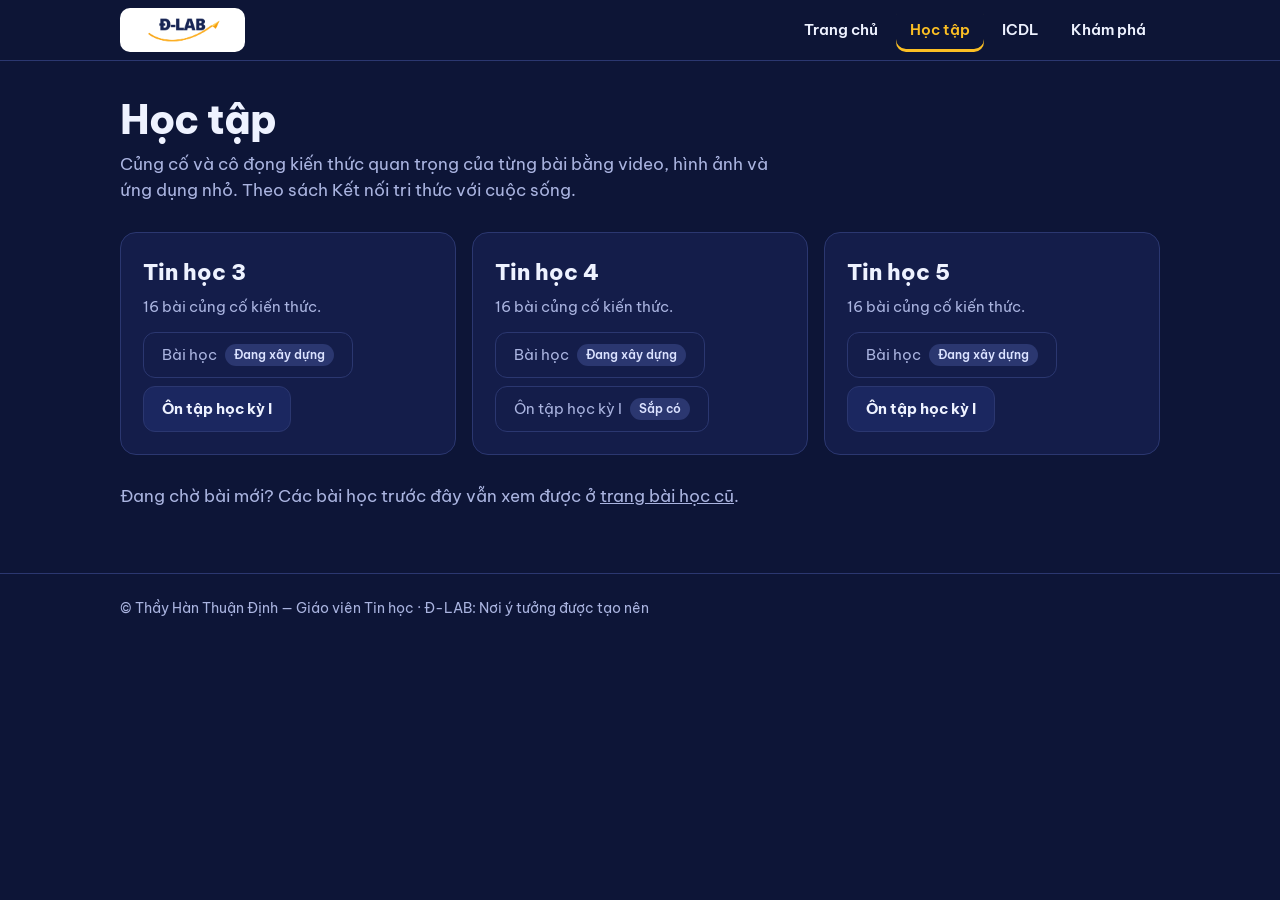
==== hoc-tap/index.html @ f95300b1 "Add files via upload Trang chủ mới Đ-LAB" ====
<!doctype html>
<html lang="vi">
<head>
<meta charset="UTF-8">
<meta name="viewport" content="width=device-width, initial-scale=1, viewport-fit=cover">
<title>Học tập | Đ-LAB</title>
<link href="https://fonts.googleapis.com/css2?family=Be+Vietnam+Pro:wght@400;600;800&display=swap" rel="stylesheet">
<link rel="stylesheet" href="../css/base.css">
</head>
<body data-root="../" data-page="hoc-tap">
<main class="page"><div class="wrap">
<h1>Học tập</h1>
<p class="lead">Củng cố và cô đọng kiến thức quan trọng của từng bài bằng video, hình ảnh và ứng dụng nhỏ. Theo sách Kết nối tri thức với cuộc sống.</p>
<div class="grid"><section class="card"><h2>Tin học 3</h2><p>16 bài củng cố kiến thức.</p><div class="btns"><span class="btn off">Bài học<span class="tag">Đang xây dựng</span></span><a class="btn" href="../ontapkhoi3hk1.html">Ôn tập học kỳ I</a></div></section><section class="card"><h2>Tin học 4</h2><p>16 bài củng cố kiến thức.</p><div class="btns"><span class="btn off">Bài học<span class="tag">Đang xây dựng</span></span><span class="btn off">Ôn tập học kỳ I<span class="tag">Sắp có</span></span></div></section><section class="card"><h2>Tin học 5</h2><p>16 bài củng cố kiến thức.</p><div class="btns"><span class="btn off">Bài học<span class="tag">Đang xây dựng</span></span><a class="btn" href="../ontapkhoi5hk1.html">Ôn tập học kỳ I</a></div></section></div><p class="lead" style="margin-top:28px">Đang chờ bài mới? Các bài học trước đây vẫn xem được ở <a href="../index-cu.html">trang bài học cũ</a>.</p>
</div></main>
<script src="../js/site.js"></script>
</body>
</html>
---- css/base.css ----
/* Đ-LAB shared foundation: change colours/fonts here once, every page follows. */
:root{
  --ink:#0d1537; --panel:#141d4a; --panel2:#1b2760; --line:#2b3770;
  --text:#eef2ff; --muted:#aab4e0; --amber:#fbbf24; --cyan:#22d3ee; --ok:#4ade80;
  --ar:1.9318; --r:16px;
  --font:"Be Vietnam Pro","Segoe UI",Roboto,Arial,sans-serif;
}
*{box-sizing:border-box}
html{background:var(--ink)}
body{margin:0;background:var(--ink);color:var(--text);font-family:var(--font);line-height:1.55;-webkit-text-size-adjust:100%}
button{font:inherit;color:inherit;cursor:pointer}
a{color:inherit}
img{max-width:100%}
:focus-visible{outline:3px solid var(--cyan);outline-offset:3px}

.wrap{width:min(1040px,100% - 32px);margin-inline:auto}
.site-header{position:sticky;top:0;z-index:20;background:rgba(13,21,55,.96);border-bottom:1px solid var(--line);padding-top:env(safe-area-inset-top)}
.site-header .wrap{display:flex;align-items:center;gap:16px;min-height:60px}
.site-header .logo{background:#fff;border-radius:10px;padding:3px 10px;display:inline-flex}
.site-header .logo img{height:38px;width:auto;display:block}
.site-nav{display:flex;gap:4px;margin-left:auto;flex-wrap:wrap}
.site-nav a{padding:10px 14px;border-radius:10px;text-decoration:none;font-weight:600;font-size:15px;min-height:44px;display:inline-flex;align-items:center}
.site-nav a:hover{background:var(--panel2)}
.site-nav a[aria-current="page"]{color:var(--amber);box-shadow:inset 0 -3px 0 var(--amber)}
.site-footer{margin-top:64px;border-top:1px solid var(--line);padding:24px 0 max(24px,env(safe-area-inset-bottom));color:var(--muted);font-size:14px}

main.page{padding:36px 0 0}
.page h1{margin:0 0 8px;font-size:clamp(28px,5vw,40px);line-height:1.15;letter-spacing:-.02em;font-weight:800}
.lead{margin:0 0 28px;color:var(--muted);font-size:17px;max-width:62ch}
.grid{display:grid;gap:16px;grid-template-columns:repeat(auto-fit,minmax(260px,1fr))}
.card{background:var(--panel);border:1px solid var(--line);border-radius:var(--r);padding:22px}
.card h2{margin:0 0 6px;font-size:22px;font-weight:800}
.card p{margin:0 0 14px;color:var(--muted);font-size:15px}
.btns{display:flex;flex-wrap:wrap;gap:8px}
.btn{display:inline-flex;align-items:center;min-height:46px;padding:0 18px;border-radius:12px;border:1px solid var(--line);background:var(--panel2);font-weight:700;font-size:15px;text-decoration:none}
a.btn:hover{border-color:var(--amber)}
.btn.primary{background:var(--amber);border-color:var(--amber);color:#1a1300}
.btn.off{background:transparent;color:var(--muted);font-weight:400;cursor:default}
.tag{font-size:12px;padding:2px 9px;border-radius:99px;background:var(--line);color:#dbe2ff;margin-left:8px;font-weight:600}
.tag.go{background:#14532d;color:#bbf7d0}
.crumb{margin:0 0 14px;font-size:14px}.crumb a{color:var(--muted)}
@media (max-width:640px){
  .site-header .wrap{flex-wrap:wrap;padding-block:8px;gap:4px}
  .site-nav{margin-left:0;width:100%;overflow-x:auto;flex-wrap:nowrap}
  .site-nav a{white-space:nowrap}
}
@media (prefers-reduced-motion:reduce){*{transition:none!important;animation:none!important}}
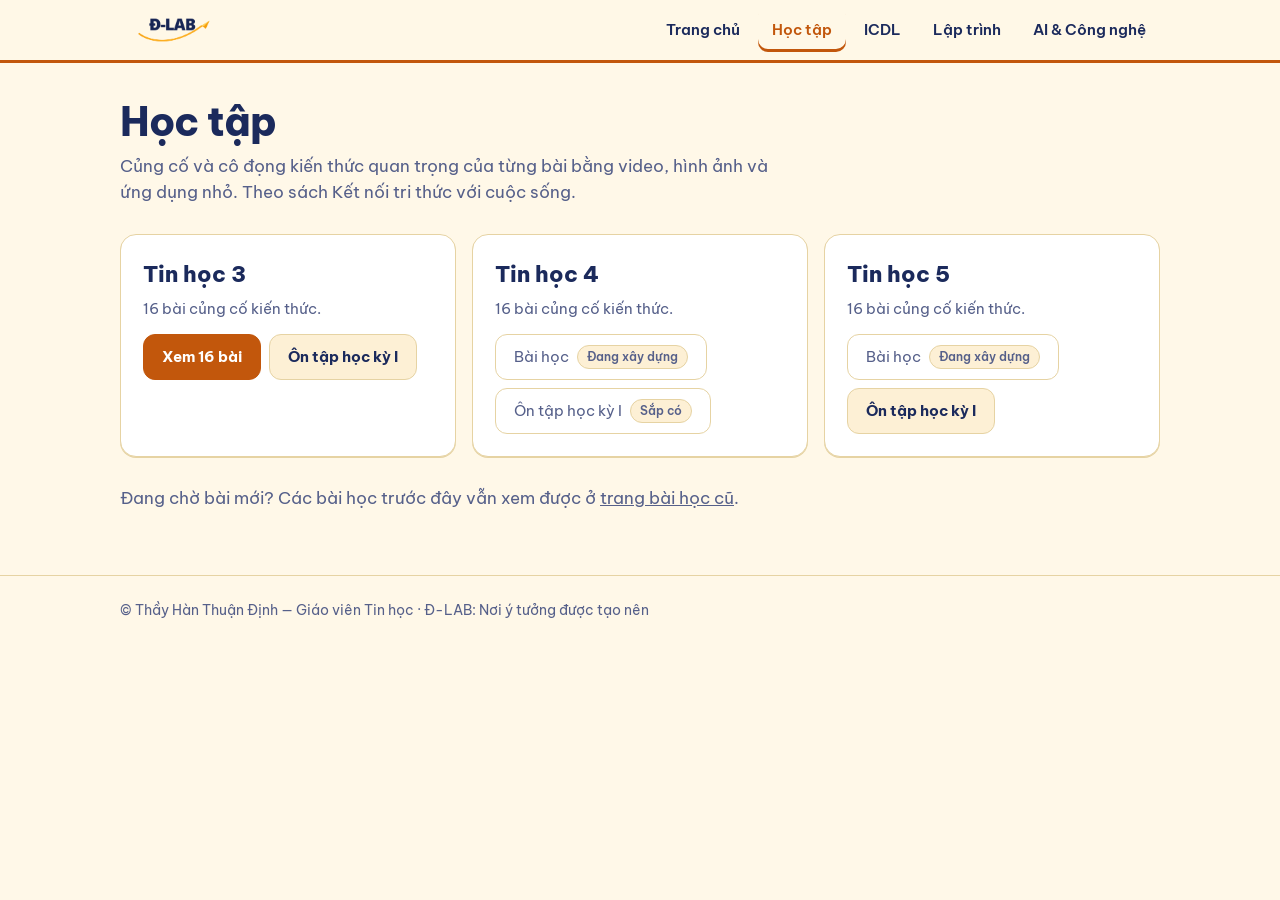
==== commit 0e51c8ec: "Add files via upload Trang chủ mới Đ-LAB" ====
--- a/hoc-tap/index.html
+++ b/hoc-tap/index.html
@@ -11,7 +11,7 @@
 <main class="page"><div class="wrap">
 <h1>Học tập</h1>
 <p class="lead">Củng cố và cô đọng kiến thức quan trọng của từng bài bằng video, hình ảnh và ứng dụng nhỏ. Theo sách Kết nối tri thức với cuộc sống.</p>
-<div class="grid"><section class="card"><h2>Tin học 3</h2><p>16 bài củng cố kiến thức.</p><div class="btns"><span class="btn off">Bài học<span class="tag">Đang xây dựng</span></span><a class="btn" href="../ontapkhoi3hk1.html">Ôn tập học kỳ I</a></div></section><section class="card"><h2>Tin học 4</h2><p>16 bài củng cố kiến thức.</p><div class="btns"><span class="btn off">Bài học<span class="tag">Đang xây dựng</span></span><span class="btn off">Ôn tập học kỳ I<span class="tag">Sắp có</span></span></div></section><section class="card"><h2>Tin học 5</h2><p>16 bài củng cố kiến thức.</p><div class="btns"><span class="btn off">Bài học<span class="tag">Đang xây dựng</span></span><a class="btn" href="../ontapkhoi5hk1.html">Ôn tập học kỳ I</a></div></section></div><p class="lead" style="margin-top:28px">Đang chờ bài mới? Các bài học trước đây vẫn xem được ở <a href="../index-cu.html">trang bài học cũ</a>.</p>
+<div class="grid"><section class="card"><h2>Tin học 3</h2><p>16 bài củng cố kiến thức.</p><div class="btns"><a class="btn primary" href="khoi.html?k=3">Xem 16 bài</a><a class="btn" href="../ontapkhoi3hk1.html">Ôn tập học kỳ I</a></div></section><section class="card"><h2>Tin học 4</h2><p>16 bài củng cố kiến thức.</p><div class="btns"><span class="btn off">Bài học<span class="tag">Đang xây dựng</span></span><span class="btn off">Ôn tập học kỳ I<span class="tag">Sắp có</span></span></div></section><section class="card"><h2>Tin học 5</h2><p>16 bài củng cố kiến thức.</p><div class="btns"><span class="btn off">Bài học<span class="tag">Đang xây dựng</span></span><a class="btn" href="../ontapkhoi5hk1.html">Ôn tập học kỳ I</a></div></section></div><p class="lead" style="margin-top:28px">Đang chờ bài mới? Các bài học trước đây vẫn xem được ở <a href="../index-cu.html">trang bài học cũ</a>.</p>
 </div></main>
 <script src="../js/site.js"></script>
 </body>
--- a/css/base.css
+++ b/css/base.css
@@ -1,43 +1,49 @@
 /* Đ-LAB shared foundation: change colours/fonts here once, every page follows. */
 :root{
-  --ink:#0d1537; --panel:#141d4a; --panel2:#1b2760; --line:#2b3770;
-  --text:#eef2ff; --muted:#aab4e0; --amber:#fbbf24; --cyan:#22d3ee; --ok:#4ade80;
-  --ar:1.9318; --r:16px;
+  --bg:#fff8e8; --panel:#ffffff; --panel2:#fdf0d5; --line:#e6d3a3;
+  --text:#1b2a5c; --muted:#56608a; --ok:#166534;
+  --accent:#c8321f; /* đỏ phượng; mỗi khu đổi màu bên dưới */
+  --ar:1.7768; --r:16px;
   --font:"Be Vietnam Pro","Segoe UI",Roboto,Arial,sans-serif;
 }
+/* Mỗi khu một màu, lấy từ ba cổng ở sảnh */
+body[data-page="hoc-tap"]{--accent:#c2570c}
+body[data-page="icdl"]{--accent:#1565c0}
+body[data-page="lap-trinh"]{--accent:#7b3fc4}
+body[data-page="ai-cong-nghe"]{--accent:#0f766e}
 *{box-sizing:border-box}
-html{background:var(--ink)}
-body{margin:0;background:var(--ink);color:var(--text);font-family:var(--font);line-height:1.55;-webkit-text-size-adjust:100%}
+html{background:var(--bg)}
+body{margin:0;background:var(--bg);color:var(--text);font-family:var(--font);line-height:1.55;-webkit-text-size-adjust:100%}
 button{font:inherit;color:inherit;cursor:pointer}
 a{color:inherit}
 img{max-width:100%}
-:focus-visible{outline:3px solid var(--cyan);outline-offset:3px}
+:focus-visible{outline:3px solid var(--accent);outline-offset:3px}
 
 .wrap{width:min(1040px,100% - 32px);margin-inline:auto}
-.site-header{position:sticky;top:0;z-index:20;background:rgba(13,21,55,.96);border-bottom:1px solid var(--line);padding-top:env(safe-area-inset-top)}
+.site-header{position:sticky;top:0;z-index:20;background:rgba(255,248,232,.97);border-bottom:3px solid var(--accent);padding-top:env(safe-area-inset-top)}
 .site-header .wrap{display:flex;align-items:center;gap:16px;min-height:60px}
-.site-header .logo{background:#fff;border-radius:10px;padding:3px 10px;display:inline-flex}
+.site-header .logo{display:inline-flex}
 .site-header .logo img{height:38px;width:auto;display:block}
 .site-nav{display:flex;gap:4px;margin-left:auto;flex-wrap:wrap}
 .site-nav a{padding:10px 14px;border-radius:10px;text-decoration:none;font-weight:600;font-size:15px;min-height:44px;display:inline-flex;align-items:center}
 .site-nav a:hover{background:var(--panel2)}
-.site-nav a[aria-current="page"]{color:var(--amber);box-shadow:inset 0 -3px 0 var(--amber)}
+.site-nav a[aria-current="page"]{color:var(--accent);box-shadow:inset 0 -3px 0 var(--accent)}
 .site-footer{margin-top:64px;border-top:1px solid var(--line);padding:24px 0 max(24px,env(safe-area-inset-bottom));color:var(--muted);font-size:14px}
 
 main.page{padding:36px 0 0}
 .page h1{margin:0 0 8px;font-size:clamp(28px,5vw,40px);line-height:1.15;letter-spacing:-.02em;font-weight:800}
 .lead{margin:0 0 28px;color:var(--muted);font-size:17px;max-width:62ch}
 .grid{display:grid;gap:16px;grid-template-columns:repeat(auto-fit,minmax(260px,1fr))}
-.card{background:var(--panel);border:1px solid var(--line);border-radius:var(--r);padding:22px}
+.card{box-shadow:0 1px 0 var(--line);background:var(--panel);border:1px solid var(--line);border-radius:var(--r);padding:22px}
 .card h2{margin:0 0 6px;font-size:22px;font-weight:800}
 .card p{margin:0 0 14px;color:var(--muted);font-size:15px}
 .btns{display:flex;flex-wrap:wrap;gap:8px}
 .btn{display:inline-flex;align-items:center;min-height:46px;padding:0 18px;border-radius:12px;border:1px solid var(--line);background:var(--panel2);font-weight:700;font-size:15px;text-decoration:none}
-a.btn:hover{border-color:var(--amber)}
-.btn.primary{background:var(--amber);border-color:var(--amber);color:#1a1300}
+a.btn:hover{border-color:var(--accent)}
+.btn.primary{background:var(--accent);border-color:var(--accent);color:#fff}
 .btn.off{background:transparent;color:var(--muted);font-weight:400;cursor:default}
-.tag{font-size:12px;padding:2px 9px;border-radius:99px;background:var(--line);color:#dbe2ff;margin-left:8px;font-weight:600}
-.tag.go{background:#14532d;color:#bbf7d0}
+.tag{font-size:12px;padding:2px 9px;border-radius:99px;background:var(--panel2);border:1px solid var(--line);color:var(--muted);margin-left:8px;font-weight:600}
+.tag.go{background:#dcfce7;border-color:#86efac;color:var(--ok)}
 .crumb{margin:0 0 14px;font-size:14px}.crumb a{color:var(--muted)}
 @media (max-width:640px){
   .site-header .wrap{flex-wrap:wrap;padding-block:8px;gap:4px}
